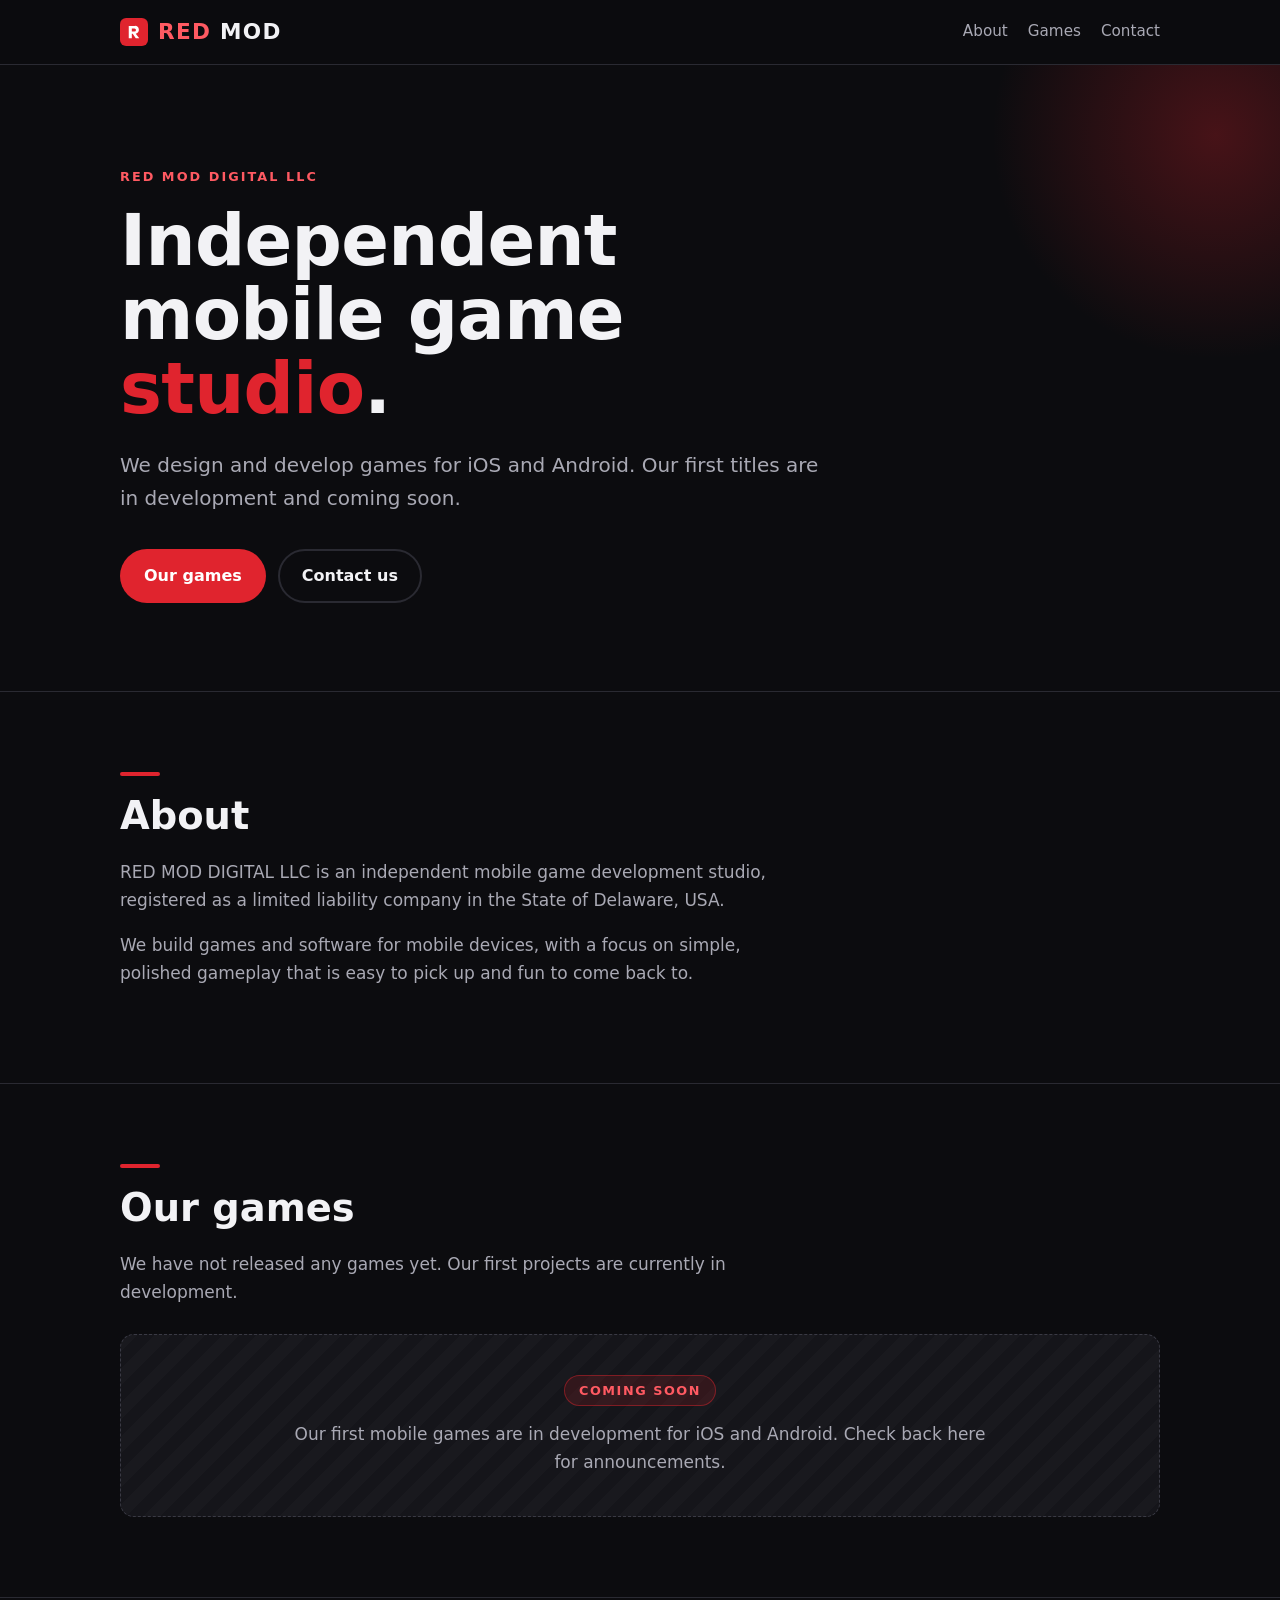
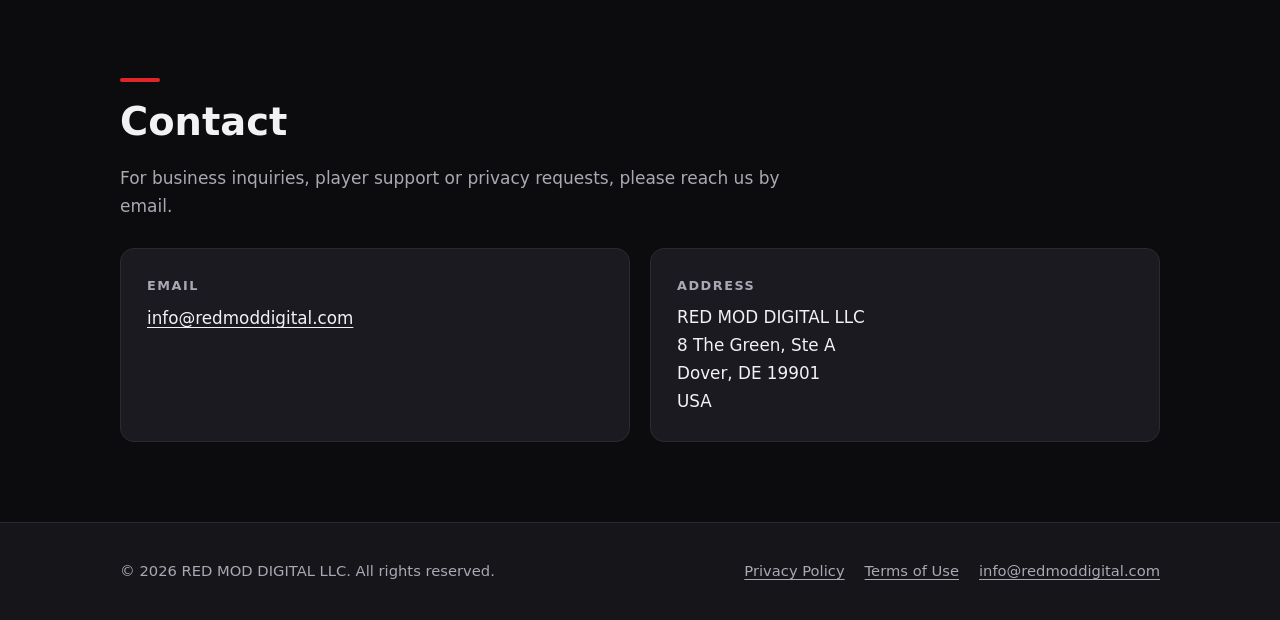
==== index.html @ 8cbbcde3 "Add files via upload" ====
<!DOCTYPE html>
<html lang="en">
<head>
  <meta charset="utf-8">
  <meta name="viewport" content="width=device-width, initial-scale=1">
  <title>RED MOD DIGITAL LLC | Independent Mobile Game Studio</title>
  <meta name="description" content="RED MOD DIGITAL LLC is an independent mobile game studio based in Dover, Delaware, USA. Our first mobile games are in development.">
  <link rel="canonical" href="https://redmoddigital.com/">
  <meta name="theme-color" content="#0c0c0f">
  <meta name="color-scheme" content="dark">

  <link rel="icon" type="image/svg+xml" href="data:image/svg+xml,%3Csvg xmlns='http://www.w3.org/2000/svg' viewBox='0 0 64 64'%3E%3Crect width='64' height='64' rx='14' fill='%23E0242E'/%3E%3Cpath fill='%23fff' fill-rule='evenodd' d='M20 46V18h14a9 9 0 0 1 2 17.8L44 46h-8l-7-10h-2v10zM27 24v7h6a3.5 3.5 0 0 0 0-7z'/%3E%3C/svg%3E">

  <meta property="og:type" content="website">
  <meta property="og:site_name" content="RED MOD DIGITAL LLC">
  <meta property="og:title" content="RED MOD DIGITAL LLC | Independent Mobile Game Studio">
  <meta property="og:description" content="Independent mobile game studio based in Dover, Delaware, USA. Our first games are in development.">
  <meta property="og:url" content="https://redmoddigital.com/">
  <meta property="og:locale" content="en_US">
  <meta name="twitter:card" content="summary">
  <meta name="twitter:title" content="RED MOD DIGITAL LLC">
  <meta name="twitter:description" content="Independent mobile game studio. Our first games are in development.">

  <link rel="stylesheet" href="style.css">

  <script type="application/ld+json">
  {
    "@context": "https://schema.org",
    "@type": "Organization",
    "name": "RED MOD DIGITAL LLC",
    "legalName": "RED MOD DIGITAL LLC",
    "url": "https://redmoddigital.com/",
    "email": "info@redmoddigital.com",
    "address": {
      "@type": "PostalAddress",
      "streetAddress": "8 The Green, Ste A",
      "addressLocality": "Dover",
      "addressRegion": "DE",
      "postalCode": "19901",
      "addressCountry": "US"
    }
  }
  </script>
</head>
<body>
  <a class="skip-link" href="#main">Skip to content</a>

  <header class="site-header">
    <div class="container">
      <a class="wordmark" href="index.html" aria-label="RED MOD, home">
        <svg class="mark" viewBox="0 0 64 64" aria-hidden="true" focusable="false">
          <rect width="64" height="64" rx="14" fill="#E0242E"/>
          <path fill="#fff" fill-rule="evenodd" d="M20 46V18h14a9 9 0 0 1 2 17.8L44 46h-8l-7-10h-2v10zM27 24v7h6a3.5 3.5 0 0 0 0-7z"/>
        </svg>
        <span><span class="red">RED</span> MOD</span>
      </a>
      <nav class="site-nav" aria-label="Main">
        <ul>
          <li><a href="#about">About</a></li>
          <li><a href="#games">Games</a></li>
          <li><a href="#contact">Contact</a></li>
        </ul>
      </nav>
    </div>
  </header>

  <main id="main">
    <section class="hero" aria-labelledby="hero-title">
      <div class="container">
        <p class="eyebrow">RED MOD DIGITAL LLC</p>
        <h1 id="hero-title">Independent mobile game <span class="accent">studio</span>.</h1>
        <p class="lead">We design and develop games for iOS and Android. Our first titles are in development and coming soon.</p>
        <div class="btn-row">
          <a class="btn btn-primary" href="#games">Our games</a>
          <a class="btn btn-ghost" href="mailto:info@redmoddigital.com">Contact us</a>
        </div>
      </div>
    </section>

    <section class="section" id="about" aria-labelledby="about-title">
      <div class="container">
        <h2 id="about-title">About</h2>
        <p>RED MOD DIGITAL LLC is an independent mobile game development studio, registered as a limited liability company in the State of Delaware, USA.</p>
        <p>We build games and software for mobile devices, with a focus on simple, polished gameplay that is easy to pick up and fun to come back to.</p>
      </div>
    </section>

    <section class="section" id="games" aria-labelledby="games-title">
      <div class="container">
        <h2 id="games-title">Our games</h2>
        <p>We have not released any games yet. Our first projects are currently in development.</p>
        <div class="coming-soon">
          <span class="badge">Coming soon</span>
          <p>Our first mobile games are in development for iOS and Android. Check back here for announcements.</p>
        </div>
      </div>
    </section>

    <section class="section" id="contact" aria-labelledby="contact-title">
      <div class="container">
        <h2 id="contact-title">Contact</h2>
        <p>For business inquiries, player support or privacy requests, please reach us by email.</p>
        <div class="grid-2">
          <div class="card">
            <span class="contact-label">Email</span>
            <a class="contact-value" href="mailto:info@redmoddigital.com">info@redmoddigital.com</a>
          </div>
          <div class="card">
            <span class="contact-label">Address</span>
            <address class="contact-value">
              RED MOD DIGITAL LLC<br>
              8 The Green, Ste A<br>
              Dover, DE 19901<br>
              USA
            </address>
          </div>
        </div>
      </div>
    </section>
  </main>

  <footer class="site-footer">
    <div class="container">
      <p>&copy; 2026 RED MOD DIGITAL LLC. All rights reserved.</p>
      <nav aria-label="Legal">
        <ul>
          <li><a href="privacy.html">Privacy Policy</a></li>
          <li><a href="terms.html">Terms of Use</a></li>
          <li><a href="mailto:info@redmoddigital.com">info@redmoddigital.com</a></li>
        </ul>
      </nav>
    </div>
  </footer>
</body>
</html>
---- style.css ----
/* RED MOD DIGITAL LLC — shared stylesheet (no build step, no frameworks) */

:root {
  --bg: #0c0c0f;
  --bg-raised: #15151a;
  --bg-card: #1a1a20;
  --line: #2a2a32;
  --text: #f2f2f5;
  --text-muted: #a9a9b4;
  --accent: #e0242e;        /* brand red: fills, borders, large marks */
  --accent-text: #ff5a62;   /* lighter red for small text on dark (AA contrast) */
  --accent-hover: #f03a43;
  --radius: 14px;
  --max: 1080px;
  --font: system-ui, -apple-system, "Segoe UI", Roboto, "Helvetica Neue", Arial, sans-serif;
  --font-display: "Segoe UI Black", "Arial Black", system-ui, -apple-system, "Helvetica Neue", Arial, sans-serif;
}

*,
*::before,
*::after { box-sizing: border-box; }

html { -webkit-text-size-adjust: 100%; scroll-behavior: smooth; }

@media (prefers-reduced-motion: reduce) {
  html { scroll-behavior: auto; }
  *, *::before, *::after { transition: none !important; animation: none !important; }
}

body {
  margin: 0;
  background: var(--bg);
  color: var(--text);
  font-family: var(--font);
  font-size: 1.0625rem;
  line-height: 1.65;
  overflow-x: hidden;
  -webkit-font-smoothing: antialiased;
}

img, svg { max-width: 100%; height: auto; display: block; }

a { color: var(--accent-text); text-underline-offset: 3px; }
a:hover { color: #ff7a80; }

:focus-visible {
  outline: 3px solid var(--accent-text);
  outline-offset: 3px;
  border-radius: 4px;
}

.container {
  width: 100%;
  max-width: var(--max);
  margin: 0 auto;
  padding: 0 20px;
}

/* Skip link */
.skip-link {
  position: absolute;
  left: 12px;
  top: -60px;
  background: var(--accent);
  color: #fff;
  padding: 10px 16px;
  border-radius: 8px;
  z-index: 100;
  text-decoration: none;
  font-weight: 600;
}
.skip-link:focus { top: 12px; color: #fff; }

/* Header */
.site-header {
  position: sticky;
  top: 0;
  z-index: 50;
  background: rgba(12, 12, 15, 0.88);
  -webkit-backdrop-filter: blur(10px);
  backdrop-filter: blur(10px);
  border-bottom: 1px solid var(--line);
}
.site-header .container {
  display: flex;
  align-items: center;
  justify-content: space-between;
  gap: 16px;
  min-height: 64px;
  flex-wrap: wrap;
}

.wordmark {
  display: inline-flex;
  align-items: center;
  gap: 10px;
  color: var(--text);
  text-decoration: none;
  font-family: var(--font-display);
  font-weight: 900;
  font-size: 1.35rem;
  letter-spacing: 0.06em;
  line-height: 1;
  white-space: nowrap;
}
.wordmark:hover { color: var(--text); }
.wordmark .mark {
  width: 28px;
  height: 28px;
  flex: none;
}
.wordmark .red { color: var(--accent-text); }

.site-nav ul {
  list-style: none;
  margin: 0;
  padding: 0;
  display: flex;
  flex-wrap: wrap;
  gap: 4px 20px;
}
.site-nav a {
  color: var(--text-muted);
  text-decoration: none;
  font-size: 0.95rem;
  font-weight: 500;
  padding: 6px 0;
  display: inline-block;
}
.site-nav a:hover,
.site-nav a[aria-current="page"] { color: var(--text); }

/* Hero */
.hero {
  position: relative;
  padding: 96px 0 88px;
  overflow: hidden;
  border-bottom: 1px solid var(--line);
}
.hero::before {
  content: "";
  position: absolute;
  inset: -40% -20% auto auto;
  width: 640px;
  height: 640px;
  max-width: 120vw;
  background: radial-gradient(closest-side, rgba(224, 36, 46, 0.28), rgba(224, 36, 46, 0) 70%);
  pointer-events: none;
}
.hero .container { position: relative; }

.eyebrow {
  display: inline-block;
  font-size: 0.8rem;
  font-weight: 700;
  letter-spacing: 0.16em;
  text-transform: uppercase;
  color: var(--accent-text);
  margin: 0 0 18px;
}

.hero h1 {
  font-family: var(--font-display);
  font-weight: 900;
  font-size: clamp(2.2rem, 7vw, 4.4rem);
  line-height: 1.05;
  letter-spacing: -0.01em;
  margin: 0 0 22px;
  max-width: 16ch;
}
.hero h1 .accent { color: var(--accent); }

.hero p.lead {
  font-size: clamp(1.05rem, 2.4vw, 1.25rem);
  color: var(--text-muted);
  max-width: 56ch;
  margin: 0 0 34px;
}

.btn-row { display: flex; flex-wrap: wrap; gap: 12px; }

.btn {
  display: inline-flex;
  align-items: center;
  justify-content: center;
  min-height: 48px;
  padding: 12px 22px;
  border-radius: 999px;
  font-weight: 700;
  font-size: 1rem;
  text-decoration: none;
  border: 2px solid transparent;
  transition: background-color 0.15s ease, border-color 0.15s ease, color 0.15s ease;
}
.btn-primary { background: var(--accent); color: #fff; }
.btn-primary:hover { background: var(--accent-hover); color: #fff; }
.btn-ghost { border-color: var(--line); color: var(--text); }
.btn-ghost:hover { border-color: var(--text-muted); color: var(--text); }

/* Sections */
.section { padding: 80px 0; border-bottom: 1px solid var(--line); }
.section:last-of-type { border-bottom: 0; }

.section h2 {
  font-family: var(--font-display);
  font-weight: 900;
  font-size: clamp(1.6rem, 4.5vw, 2.4rem);
  line-height: 1.15;
  margin: 0 0 20px;
}
.section h2::before {
  content: "";
  display: block;
  width: 40px;
  height: 4px;
  background: var(--accent);
  border-radius: 2px;
  margin-bottom: 18px;
}
.section p { color: var(--text-muted); max-width: 64ch; margin: 0 0 16px; }

.grid-2 {
  display: grid;
  grid-template-columns: 1fr;
  gap: 20px;
  margin-top: 28px;
}
@media (min-width: 760px) {
  .grid-2 { grid-template-columns: 1fr 1fr; }
}

.card {
  background: var(--bg-card);
  border: 1px solid var(--line);
  border-radius: var(--radius);
  padding: 26px;
  min-width: 0;
}
.card h3 { margin: 0 0 8px; font-size: 1.1rem; color: var(--text); }
.card p { margin: 0; }

.coming-soon {
  position: relative;
  margin-top: 28px;
  border: 1px dashed #3a3a44;
  border-radius: var(--radius);
  padding: 40px 26px;
  text-align: center;
  background:
    repeating-linear-gradient(135deg, rgba(255,255,255,0.015) 0 12px, transparent 12px 24px),
    var(--bg-raised);
}
.coming-soon .badge {
  display: inline-block;
  background: rgba(224, 36, 46, 0.14);
  color: var(--accent-text);
  border: 1px solid rgba(224, 36, 46, 0.45);
  border-radius: 999px;
  padding: 4px 14px;
  font-size: 0.8rem;
  font-weight: 700;
  letter-spacing: 0.12em;
  text-transform: uppercase;
  margin-bottom: 14px;
}
.coming-soon p { margin: 0 auto; }

.contact-list { list-style: none; padding: 0; margin: 0; }
.contact-list li { margin: 0 0 6px; }
.contact-label {
  display: block;
  font-size: 0.8rem;
  font-weight: 700;
  letter-spacing: 0.12em;
  text-transform: uppercase;
  color: var(--text-muted);
  margin-bottom: 8px;
}
.contact-value { color: var(--text); font-size: 1.05rem; overflow-wrap: anywhere; }
address { font-style: normal; color: var(--text); }

/* Legal pages */
.legal { padding: 64px 0 80px; }
.legal .container { max-width: 800px; }
.legal h1 {
  font-family: var(--font-display);
  font-weight: 900;
  font-size: clamp(1.9rem, 6vw, 2.8rem);
  line-height: 1.1;
  margin: 0 0 10px;
}
.legal .meta { color: var(--text-muted); margin: 0 0 36px; font-size: 0.95rem; }
.legal h2 {
  font-size: 1.3rem;
  margin: 40px 0 12px;
  padding-top: 8px;
  border-top: 1px solid var(--line);
  padding-top: 28px;
}
.legal h3 { font-size: 1.05rem; margin: 24px 0 8px; }
.legal p,
.legal li { color: #d2d2da; overflow-wrap: anywhere; }
.legal ul { padding-left: 1.25rem; }
.legal li { margin-bottom: 6px; }
.legal strong { color: var(--text); }

.toc {
  background: var(--bg-raised);
  border: 1px solid var(--line);
  border-radius: var(--radius);
  padding: 20px 24px;
  margin: 0 0 12px;
}
.toc p { margin: 0 0 8px; font-weight: 700; color: var(--text); }
.toc ol { margin: 0; padding-left: 1.25rem; }
.toc li { margin: 2px 0; }

/* 404 */
.notfound {
  min-height: calc(100vh - 64px - 160px);
  display: flex;
  align-items: center;
  padding: 80px 0;
}
.notfound .code {
  font-family: var(--font-display);
  font-weight: 900;
  font-size: clamp(4.5rem, 22vw, 9rem);
  line-height: 1;
  color: var(--accent);
  margin: 0 0 8px;
}
.notfound h1 { margin: 0 0 12px; font-size: clamp(1.5rem, 5vw, 2.2rem); }
.notfound p { color: var(--text-muted); margin: 0 0 28px; }

/* Footer */
.site-footer {
  border-top: 1px solid var(--line);
  background: var(--bg-raised);
  padding: 36px 0;
  font-size: 0.92rem;
  color: var(--text-muted);
}
.site-footer .container {
  display: flex;
  flex-wrap: wrap;
  align-items: center;
  justify-content: space-between;
  gap: 16px;
}
.site-footer p { margin: 0; }
.site-footer ul {
  list-style: none;
  margin: 0;
  padding: 0;
  display: flex;
  flex-wrap: wrap;
  gap: 8px 20px;
}
.site-footer a { color: var(--text-muted); }
.site-footer a:hover { color: var(--text); }

/* Small phones (360px) */
@media (max-width: 420px) {
  .container { padding: 0 16px; }
  .hero { padding: 64px 0 60px; }
  .section { padding: 60px 0; }
  .card { padding: 20px; }
  .coming-soon { padding: 30px 18px; }
  .site-nav ul { gap: 4px 14px; }
  .btn { width: 100%; }
}
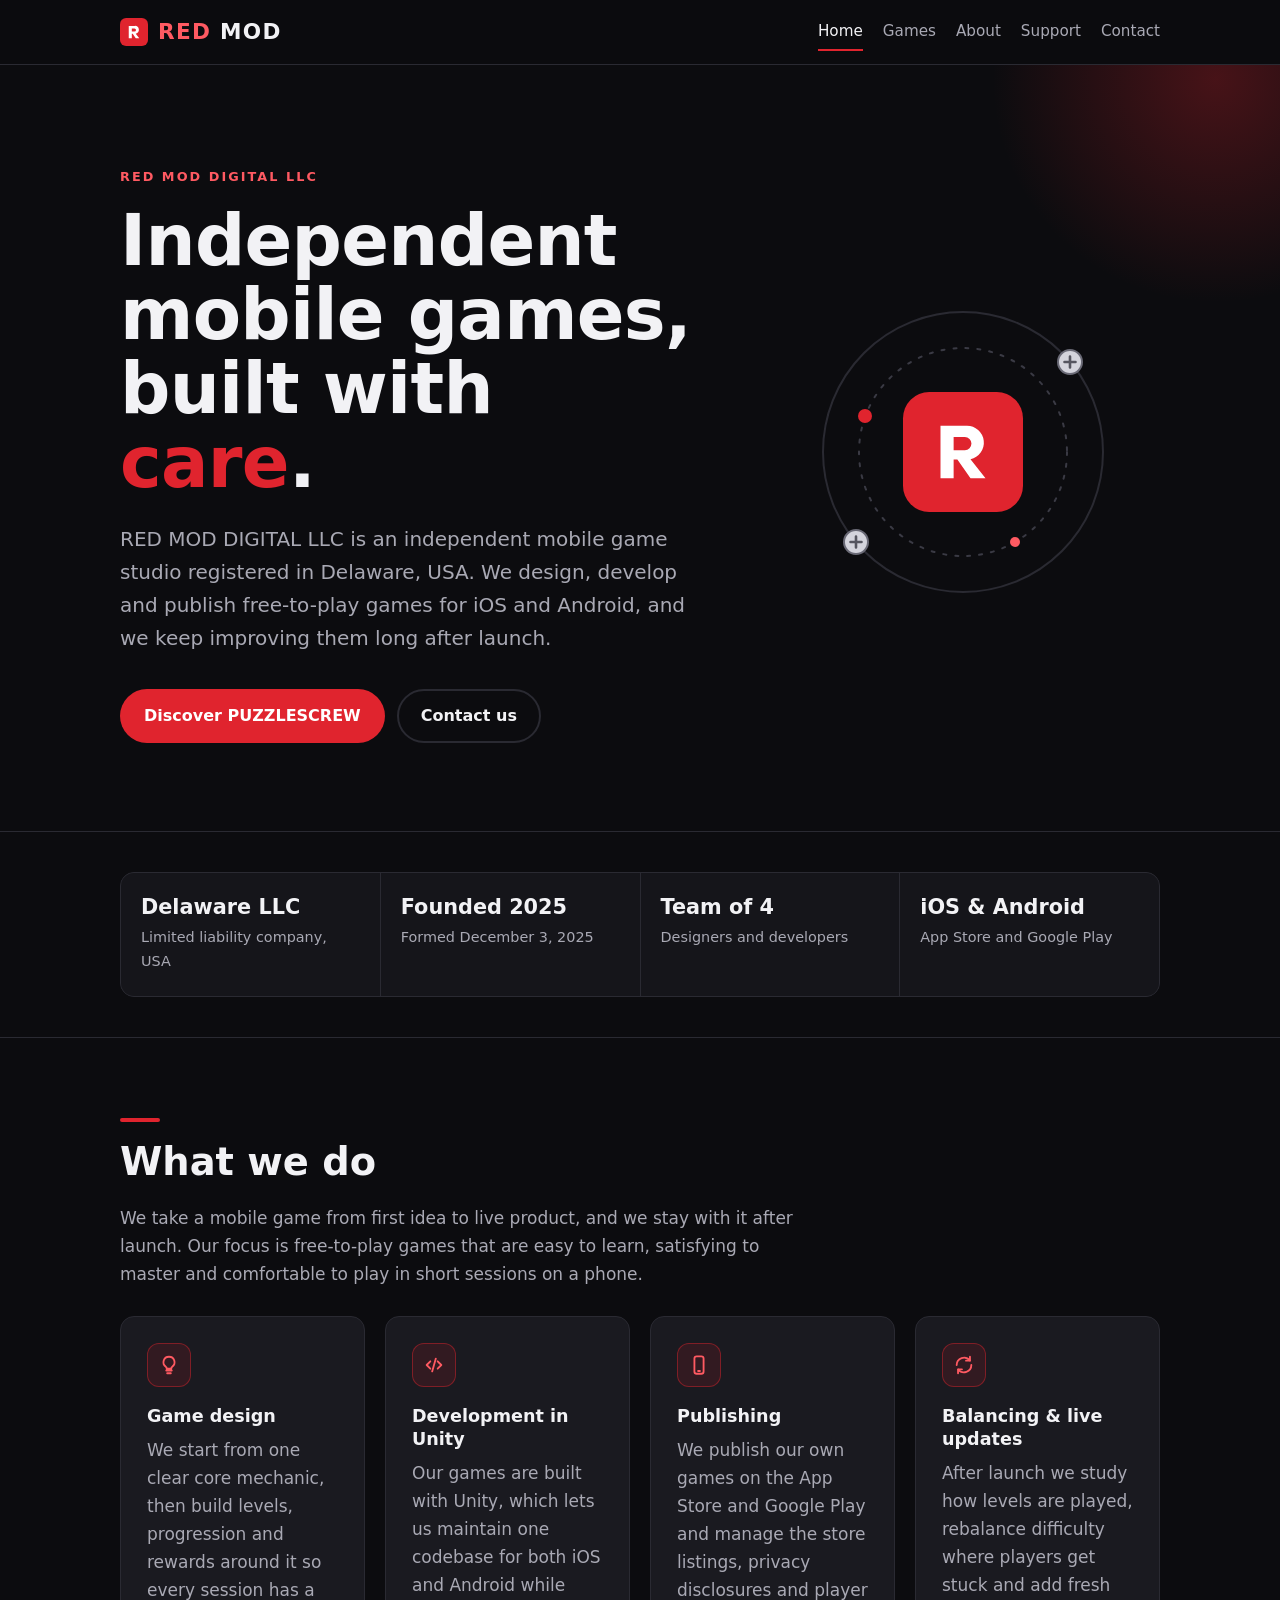
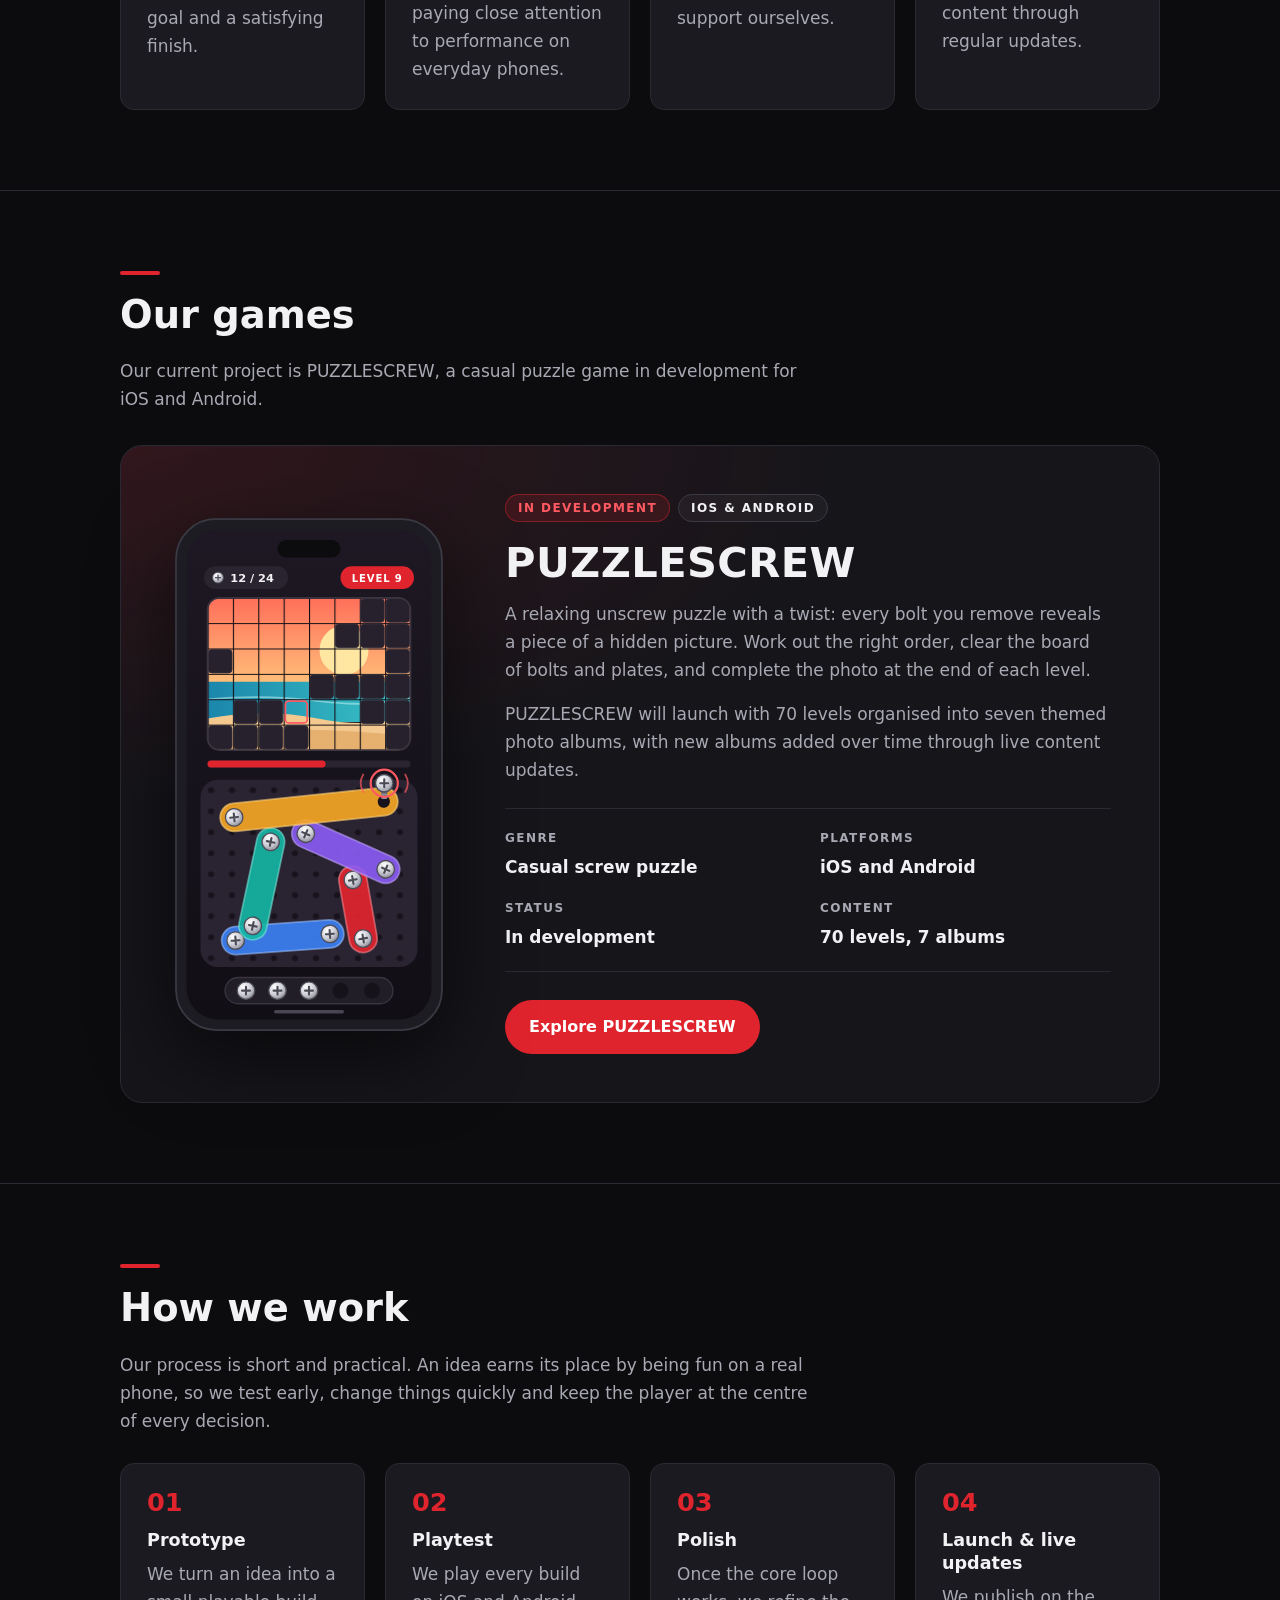
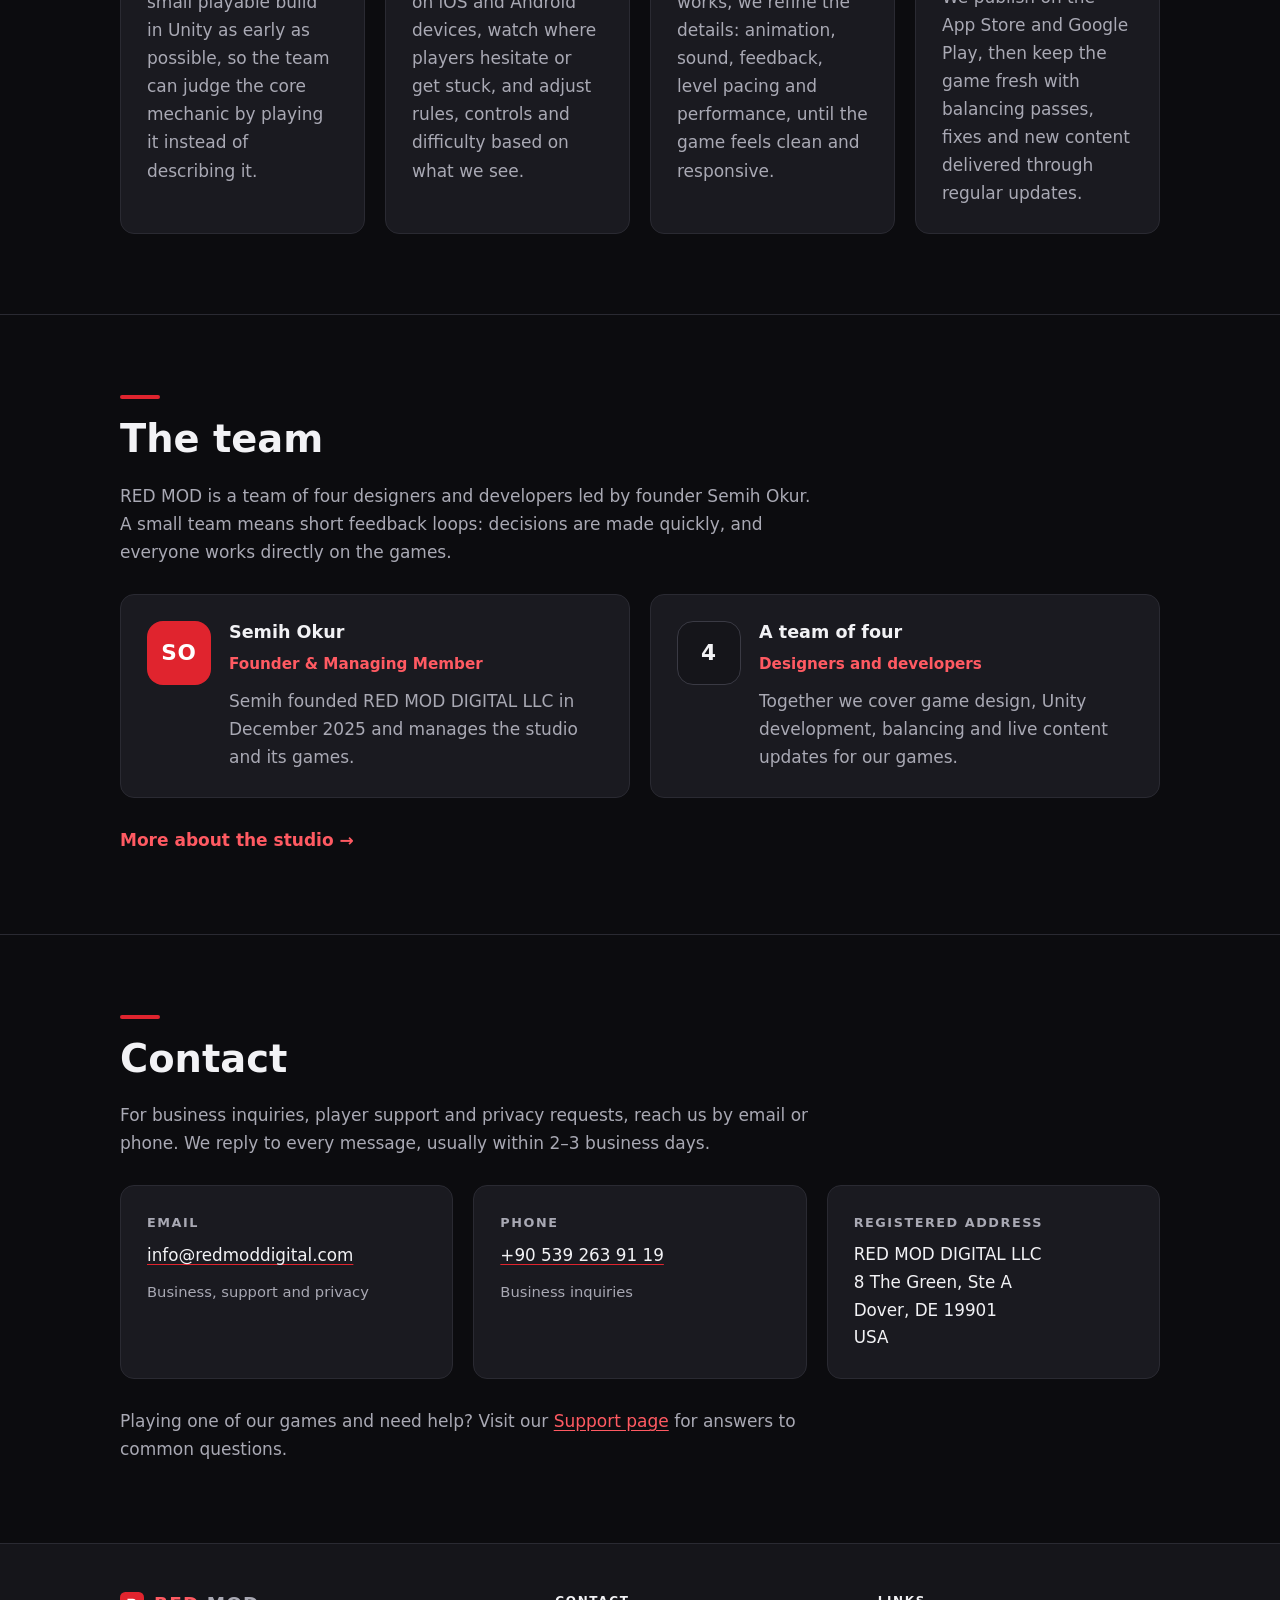
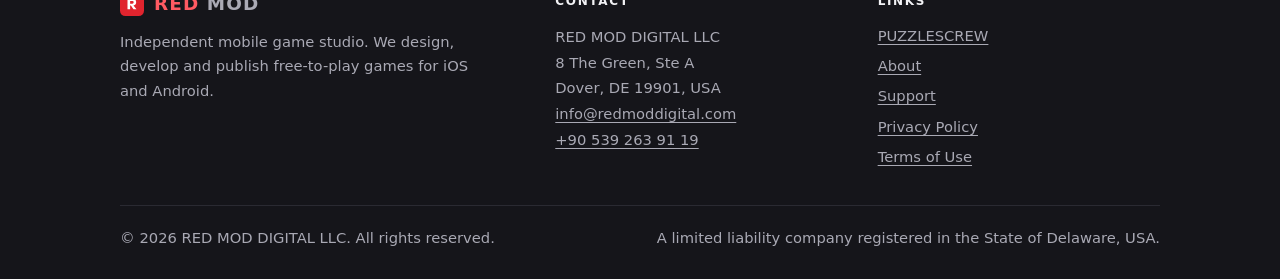
==== commit 647acd55: "Expand studio website: about, game, support pages" ====
--- a/index.html
+++ b/index.html
@@ -4,7 +4,7 @@
   <meta charset="utf-8">
   <meta name="viewport" content="width=device-width, initial-scale=1">
   <title>RED MOD DIGITAL LLC | Independent Mobile Game Studio</title>
-  <meta name="description" content="RED MOD DIGITAL LLC is an independent mobile game studio based in Dover, Delaware, USA. Our first mobile games are in development.">
+  <meta name="description" content="RED MOD DIGITAL LLC is an independent mobile game studio in Delaware, USA. We design, develop and publish free-to-play games for iOS and Android, including PUZZLESCREW.">
   <link rel="canonical" href="https://redmoddigital.com/">
   <meta name="theme-color" content="#0c0c0f">
   <meta name="color-scheme" content="dark">
@@ -14,12 +14,12 @@
   <meta property="og:type" content="website">
   <meta property="og:site_name" content="RED MOD DIGITAL LLC">
   <meta property="og:title" content="RED MOD DIGITAL LLC | Independent Mobile Game Studio">
-  <meta property="og:description" content="Independent mobile game studio based in Dover, Delaware, USA. Our first games are in development.">
+  <meta property="og:description" content="Independent mobile game studio in Delaware, USA, making free-to-play games for iOS and Android. Now developing PUZZLESCREW.">
   <meta property="og:url" content="https://redmoddigital.com/">
   <meta property="og:locale" content="en_US">
   <meta name="twitter:card" content="summary">
-  <meta name="twitter:title" content="RED MOD DIGITAL LLC">
-  <meta name="twitter:description" content="Independent mobile game studio. Our first games are in development.">
+  <meta name="twitter:title" content="RED MOD DIGITAL LLC | Independent Mobile Game Studio">
+  <meta name="twitter:description" content="Independent mobile game studio making free-to-play games for iOS and Android. Now developing PUZZLESCREW.">
 
   <link rel="stylesheet" href="style.css">
 
@@ -29,8 +29,25 @@
     "@type": "Organization",
     "name": "RED MOD DIGITAL LLC",
     "legalName": "RED MOD DIGITAL LLC",
+    "alternateName": "RED MOD",
     "url": "https://redmoddigital.com/",
+    "description": "Independent mobile game studio that designs, develops and publishes free-to-play games for iOS and Android.",
     "email": "info@redmoddigital.com",
+    "telephone": "+90 539 263 91 19",
+    "foundingDate": "2025-12-03",
+    "foundingLocation": {
+      "@type": "Place",
+      "name": "Delaware, USA"
+    },
+    "founder": {
+      "@type": "Person",
+      "name": "Semih Okur",
+      "jobTitle": "Founder & Managing Member"
+    },
+    "numberOfEmployees": {
+      "@type": "QuantitativeValue",
+      "value": 4
+    },
     "address": {
       "@type": "PostalAddress",
       "streetAddress": "8 The Green, Ste A",
@@ -38,6 +55,14 @@
       "addressRegion": "DE",
       "postalCode": "19901",
       "addressCountry": "US"
+    },
+    "contactPoint": {
+      "@type": "ContactPoint",
+      "contactType": "customer support",
+      "email": "info@redmoddigital.com",
+      "telephone": "+90 539 263 91 19",
+      "url": "https://redmoddigital.com/support.html",
+      "availableLanguage": "English"
     }
   }
   </script>
@@ -56,8 +81,10 @@
       </a>
       <nav class="site-nav" aria-label="Main">
         <ul>
-          <li><a href="#about">About</a></li>
+          <li><a href="index.html" aria-current="page">Home</a></li>
           <li><a href="#games">Games</a></li>
+          <li><a href="about.html">About</a></li>
+          <li><a href="support.html">Support</a></li>
           <li><a href="#contact">Contact</a></li>
         </ul>
       </nav>
@@ -66,47 +93,300 @@
 
   <main id="main">
     <section class="hero" aria-labelledby="hero-title">
-      <div class="container">
-        <p class="eyebrow">RED MOD DIGITAL LLC</p>
-        <h1 id="hero-title">Independent mobile game <span class="accent">studio</span>.</h1>
-        <p class="lead">We design and develop games for iOS and Android. Our first titles are in development and coming soon.</p>
-        <div class="btn-row">
-          <a class="btn btn-primary" href="#games">Our games</a>
-          <a class="btn btn-ghost" href="mailto:info@redmoddigital.com">Contact us</a>
-        </div>
-      </div>
-    </section>
-
-    <section class="section" id="about" aria-labelledby="about-title">
-      <div class="container">
-        <h2 id="about-title">About</h2>
-        <p>RED MOD DIGITAL LLC is an independent mobile game development studio, registered as a limited liability company in the State of Delaware, USA.</p>
-        <p>We build games and software for mobile devices, with a focus on simple, polished gameplay that is easy to pick up and fun to come back to.</p>
+      <div class="container hero-split">
+        <div>
+          <p class="eyebrow">RED MOD DIGITAL LLC</p>
+          <h1 id="hero-title">Independent mobile games, built with <span class="accent">care</span>.</h1>
+          <p class="lead">RED MOD DIGITAL LLC is an independent mobile game studio registered in Delaware, USA. We design, develop and publish free-to-play games for iOS and Android, and we keep improving them long after launch.</p>
+          <div class="btn-row">
+            <a class="btn btn-primary" href="puzzlescrew.html">Discover PUZZLESCREW</a>
+            <a class="btn btn-ghost" href="#contact">Contact us</a>
+          </div>
+        </div>
+        <div class="hero-mark" aria-hidden="true">
+          <svg viewBox="0 0 300 300" focusable="false">
+            <defs>
+              <g id="hm-bolt">
+                <circle r="12" fill="#d4d4dc" stroke="#6a6a76" stroke-width="2"/>
+                <path d="M-5.5 0H5.5M0-5.5V5.5" stroke="#55555f" stroke-width="2.6" stroke-linecap="round"/>
+              </g>
+            </defs>
+            <circle cx="150" cy="150" r="140" fill="none" stroke="#2a2a32" stroke-width="2"/>
+            <circle cx="150" cy="150" r="104" fill="none" stroke="#3a3a44" stroke-width="2" stroke-dasharray="3 9" stroke-linecap="round"/>
+            <g transform="translate(90 90) scale(1.875)">
+              <rect width="64" height="64" rx="14" fill="#E0242E"/>
+              <path fill="#fff" fill-rule="evenodd" d="M20 46V18h14a9 9 0 0 1 2 17.8L44 46h-8l-7-10h-2v10zM27 24v7h6a3.5 3.5 0 0 0 0-7z"/>
+            </g>
+            <use href="#hm-bolt" x="257" y="60"/>
+            <use href="#hm-bolt" x="43" y="240"/>
+            <circle cx="52" cy="114" r="7" fill="#e0242e"/>
+            <circle cx="202" cy="240" r="5" fill="#ff5a62"/>
+          </svg>
+        </div>
+      </div>
+    </section>
+
+    <section class="strip" aria-label="Company facts">
+      <div class="container">
+        <ul class="facts">
+          <li><strong>Delaware LLC</strong><span>Limited liability company, USA</span></li>
+          <li><strong>Founded 2025</strong><span>Formed December 3, 2025</span></li>
+          <li><strong>Team of 4</strong><span>Designers and developers</span></li>
+          <li><strong>iOS &amp; Android</strong><span>App Store and Google Play</span></li>
+        </ul>
+      </div>
+    </section>
+
+    <section class="section" id="what-we-do" aria-labelledby="what-title">
+      <div class="container">
+        <h2 id="what-title">What we do</h2>
+        <p>We take a mobile game from first idea to live product, and we stay with it after launch. Our focus is free-to-play games that are easy to learn, satisfying to master and comfortable to play in short sessions on a phone.</p>
+        <div class="grid-4">
+          <article class="card">
+            <div class="icon" aria-hidden="true">
+              <svg viewBox="0 0 24 24" fill="none" stroke="currentColor" stroke-width="2" stroke-linecap="round" stroke-linejoin="round" focusable="false"><path d="M9 18h6M10 21h4M12 3a6 6 0 0 0-3.5 10.9c.6.4 1 1.1 1 1.8V16h5v-.3c0-.7.4-1.4 1-1.8A6 6 0 0 0 12 3z"/></svg>
+            </div>
+            <h3>Game design</h3>
+            <p>We start from one clear core mechanic, then build levels, progression and rewards around it so every session has a goal and a satisfying finish.</p>
+          </article>
+          <article class="card">
+            <div class="icon" aria-hidden="true">
+              <svg viewBox="0 0 24 24" fill="none" stroke="currentColor" stroke-width="2" stroke-linecap="round" stroke-linejoin="round" focusable="false"><path d="M8 8l-4 4 4 4M16 8l4 4-4 4M14 5l-4 14"/></svg>
+            </div>
+            <h3>Development in Unity</h3>
+            <p>Our games are built with Unity, which lets us maintain one codebase for both iOS and Android while paying close attention to performance on everyday phones.</p>
+          </article>
+          <article class="card">
+            <div class="icon" aria-hidden="true">
+              <svg viewBox="0 0 24 24" fill="none" stroke="currentColor" stroke-width="2" stroke-linecap="round" stroke-linejoin="round" focusable="false"><rect x="7" y="2.5" width="10" height="19" rx="2.5"/><path d="M11 18.5h2"/></svg>
+            </div>
+            <h3>Publishing</h3>
+            <p>We publish our own games on the App Store and Google Play and manage the store listings, privacy disclosures and player support ourselves.</p>
+          </article>
+          <article class="card">
+            <div class="icon" aria-hidden="true">
+              <svg viewBox="0 0 24 24" fill="none" stroke="currentColor" stroke-width="2" stroke-linecap="round" stroke-linejoin="round" focusable="false"><path d="M20 12a8 8 0 0 1-14.3 4.9M4 12A8 8 0 0 1 18.3 7.1"/><path d="M18.5 3v4.3h-4.3M5.5 21v-4.3h4.3"/></svg>
+            </div>
+            <h3>Balancing &amp; live updates</h3>
+            <p>After launch we study how levels are played, rebalance difficulty where players get stuck and add fresh content through regular updates.</p>
+          </article>
+        </div>
       </div>
     </section>
 
     <section class="section" id="games" aria-labelledby="games-title">
       <div class="container">
         <h2 id="games-title">Our games</h2>
-        <p>We have not released any games yet. Our first projects are currently in development.</p>
-        <div class="coming-soon">
-          <span class="badge">Coming soon</span>
-          <p>Our first mobile games are in development for iOS and Android. Check back here for announcements.</p>
-        </div>
+        <p>Our current project is PUZZLESCREW, a casual puzzle game in development for iOS and Android.</p>
+
+        <article class="feature" aria-labelledby="ps-card-title">
+          <div class="game-art">
+            <svg viewBox="0 0 320 600" role="img" aria-labelledby="ps-art-title" focusable="false">
+              <title id="ps-art-title">PUZZLESCREW illustration: a phone showing a board of coloured plates held by bolts, below a picture that is partly revealed tile by tile</title>
+              <defs>
+                <linearGradient id="ps-screen" x1="0" y1="0" x2="0" y2="1">
+                  <stop offset="0" stop-color="#1d1823"/>
+                  <stop offset="1" stop-color="#110e15"/>
+                </linearGradient>
+                <linearGradient id="ps-sky" x1="0" y1="0" x2="0" y2="1">
+                  <stop offset="0" stop-color="#ff6f5a"/>
+                  <stop offset="1" stop-color="#ffc07a"/>
+                </linearGradient>
+                <linearGradient id="ps-sea" x1="0" y1="0" x2="1" y2="0">
+                  <stop offset="0" stop-color="#1b86ab"/>
+                  <stop offset="1" stop-color="#3cc6c8"/>
+                </linearGradient>
+                <radialGradient id="ps-steel" cx="0.35" cy="0.3" r="0.85">
+                  <stop offset="0" stop-color="#ffffff"/>
+                  <stop offset="0.5" stop-color="#cfcfd8"/>
+                  <stop offset="1" stop-color="#7a7a88"/>
+                </radialGradient>
+                <pattern id="ps-holes" x="36" y="306" width="24" height="24" patternUnits="userSpaceOnUse">
+                  <circle cx="12" cy="12" r="3.5" fill="#17121c"/>
+                </pattern>
+                <pattern id="ps-grid" x="44" y="98" width="29" height="29" patternUnits="userSpaceOnUse">
+                  <path d="M0 0H29M0 0V29" fill="none" stroke="#110e15" stroke-width="2.5"/>
+                </pattern>
+                <clipPath id="ps-pic">
+                  <rect x="44" y="98" width="232" height="174" rx="14"/>
+                </clipPath>
+                <g id="ps-bolt">
+                  <circle r="10" fill="url(#ps-steel)" stroke="#4d4d58" stroke-width="1.5"/>
+                  <path d="M-4.5 0H4.5M0-4.5V4.5" stroke="#4a4a55" stroke-width="2.4" stroke-linecap="round"/>
+                </g>
+              </defs>
+              <rect x="8" y="8" width="304" height="584" rx="46" fill="#1c1c22" stroke="#3a3a44" stroke-width="2"/>
+              <rect x="20" y="20" width="280" height="560" rx="36" fill="url(#ps-screen)"/>
+              <rect x="124" y="32" width="72" height="20" rx="10" fill="#0c0c0f"/>
+              <rect x="40" y="62" width="96" height="26" rx="13" fill="#2a2430"/>
+              <use href="#ps-bolt" transform="translate(56 75) scale(0.62)"/>
+              <text x="70" y="80" fill="#f2f2f5" font-family="system-ui, -apple-system, 'Segoe UI', Roboto, Arial, sans-serif" font-size="13" font-weight="700">12 / 24</text>
+              <rect x="196" y="62" width="84" height="26" rx="13" fill="#e0242e"/>
+              <text x="238" y="79.5" fill="#ffffff" font-family="system-ui, -apple-system, 'Segoe UI', Roboto, Arial, sans-serif" font-size="11.5" font-weight="800" letter-spacing="1" text-anchor="middle">LEVEL 9</text>
+              <g clip-path="url(#ps-pic)">
+                <rect x="44" y="98" width="232" height="100" fill="url(#ps-sky)"/>
+                <circle cx="200" cy="158" r="28" fill="#ffe6a1"/>
+                <rect x="44" y="194" width="232" height="46" fill="url(#ps-sea)"/>
+                <path d="M44 214Q110 208 170 216T276 212" fill="none" stroke="#bff0ee" stroke-opacity="0.55" stroke-width="2"/>
+                <path d="M44 236Q110 224 170 236T276 232V272H44Z" fill="#f3c98f"/>
+                <path d="M44 254Q140 242 276 256V272H44Z" fill="#e6b06f"/>
+                <rect x="44" y="98" width="232" height="174" fill="url(#ps-grid)"/>
+                <g fill="#26212c" stroke="#35303d" stroke-width="1">
+                  <rect x="219" y="99" width="27" height="27" rx="4"/>
+                  <rect x="248" y="99" width="27" height="27" rx="4"/>
+                  <rect x="190" y="128" width="27" height="27" rx="4"/>
+                  <rect x="219" y="128" width="27" height="27" rx="4"/>
+                  <rect x="248" y="128" width="27" height="27" rx="4"/>
+                  <rect x="45" y="157" width="27" height="27" rx="4"/>
+                  <rect x="248" y="157" width="27" height="27" rx="4"/>
+                  <rect x="161" y="186" width="27" height="27" rx="4"/>
+                  <rect x="190" y="186" width="27" height="27" rx="4"/>
+                  <rect x="219" y="186" width="27" height="27" rx="4"/>
+                  <rect x="248" y="186" width="27" height="27" rx="4"/>
+                  <rect x="74" y="215" width="27" height="27" rx="4"/>
+                  <rect x="103" y="215" width="27" height="27" rx="4"/>
+                  <rect x="219" y="215" width="27" height="27" rx="4"/>
+                  <rect x="248" y="215" width="27" height="27" rx="4"/>
+                  <rect x="45" y="244" width="27" height="27" rx="4"/>
+                  <rect x="74" y="244" width="27" height="27" rx="4"/>
+                  <rect x="103" y="244" width="27" height="27" rx="4"/>
+                  <rect x="132" y="244" width="27" height="27" rx="4"/>
+                  <rect x="248" y="244" width="27" height="27" rx="4"/>
+                </g>
+                <rect x="133" y="216" width="25" height="25" rx="4" fill="none" stroke="#ff5a62" stroke-width="2"/>
+              </g>
+              <rect x="44" y="98" width="232" height="174" rx="14" fill="none" stroke="#3a3440" stroke-width="2"/>
+              <rect x="44" y="284" width="232" height="8" rx="4" fill="#2a2430"/>
+              <rect x="44" y="284" width="135" height="8" rx="4" fill="#e0242e"/>
+              <rect x="36" y="306" width="248" height="214" rx="20" fill="#2a2332"/>
+              <rect x="36" y="306" width="248" height="214" rx="20" fill="url(#ps-holes)"/>
+              <g transform="rotate(-4 130 486)">
+                <rect x="60" y="470" width="140" height="32" rx="16" fill="#3b82f6" fill-opacity="0.9" stroke="#9cc2ff" stroke-opacity="0.55" stroke-width="2"/>
+                <use href="#ps-bolt" x="76" y="486"/>
+                <use href="#ps-bolt" x="184" y="486"/>
+              </g>
+              <g transform="rotate(-10 216 454)">
+                <rect x="200" y="404" width="32" height="100" rx="16" fill="#e0242e" fill-opacity="0.92" stroke="#ff8a90" stroke-opacity="0.55" stroke-width="2"/>
+                <use href="#ps-bolt" x="216" y="420"/>
+                <use href="#ps-bolt" x="216" y="488"/>
+              </g>
+              <g transform="rotate(24 202 388)">
+                <rect x="136" y="372" width="132" height="32" rx="16" fill="#8b5cf6" fill-opacity="0.9" stroke="#c4a8ff" stroke-opacity="0.55" stroke-width="2"/>
+                <use href="#ps-bolt" x="152" y="388"/>
+                <use href="#ps-bolt" x="252" y="388"/>
+              </g>
+              <g transform="rotate(12 106 425)">
+                <rect x="90" y="360" width="32" height="130" rx="16" fill="#14b8a6" fill-opacity="0.9" stroke="#7ee8dc" stroke-opacity="0.55" stroke-width="2"/>
+                <use href="#ps-bolt" x="106" y="376"/>
+                <use href="#ps-bolt" x="106" y="474"/>
+              </g>
+              <g transform="rotate(-6 160 340)">
+                <rect x="58" y="324" width="204" height="32" rx="16" fill="#f5a524" fill-opacity="0.92" stroke="#ffd27a" stroke-opacity="0.6" stroke-width="2"/>
+                <use href="#ps-bolt" x="74" y="340"/>
+                <circle cx="246" cy="340" r="7" fill="#17121c"/>
+              </g>
+              <rect x="242.5" y="312" width="7" height="16" rx="1.5" fill="#8d8d99"/>
+              <path d="M242.5 317h7M242.5 321h7M242.5 325h7" stroke="#5d5d68" stroke-width="1.2"/>
+              <circle cx="246" cy="310" r="15.5" fill="none" stroke="#ff5a62" stroke-width="2.5"/>
+              <use href="#ps-bolt" x="246" y="310"/>
+              <path d="M222 300q-6 10 0 20M270 300q6 10 0 20" fill="none" stroke="#ff5a62" stroke-width="2" stroke-linecap="round" stroke-opacity="0.7"/>
+              <rect x="64" y="532" width="192" height="30" rx="15" fill="#221e28" stroke="#3a3440" stroke-width="1.5"/>
+              <use href="#ps-bolt" x="88" y="547"/>
+              <use href="#ps-bolt" x="124" y="547"/>
+              <use href="#ps-bolt" x="160" y="547"/>
+              <circle cx="196" cy="547" r="9" fill="#15121a"/>
+              <circle cx="232" cy="547" r="9" fill="#15121a"/>
+              <rect x="120" y="569" width="80" height="4" rx="2" fill="#4a4552"/>
+            </svg>
+          </div>
+          <div>
+            <ul class="badge-row" aria-label="Game status">
+              <li class="badge">In development</li>
+              <li class="badge badge-neutral">iOS &amp; Android</li>
+            </ul>
+            <h3 id="ps-card-title">PUZZLESCREW</h3>
+            <p>A relaxing unscrew puzzle with a twist: every bolt you remove reveals a piece of a hidden picture. Work out the right order, clear the board of bolts and plates, and complete the photo at the end of each level.</p>
+            <p>PUZZLESCREW will launch with 70 levels organised into seven themed photo albums, with new albums added over time through live content updates.</p>
+            <dl class="keyfacts">
+              <div><dt>Genre</dt><dd>Casual screw puzzle</dd></div>
+              <div><dt>Platforms</dt><dd>iOS and Android</dd></div>
+              <div><dt>Status</dt><dd>In development</dd></div>
+              <div><dt>Content</dt><dd>70 levels, 7 albums</dd></div>
+            </dl>
+            <a class="btn btn-primary" href="puzzlescrew.html">Explore PUZZLESCREW</a>
+          </div>
+        </article>
+      </div>
+    </section>
+
+    <section class="section" id="how-we-work" aria-labelledby="how-title">
+      <div class="container">
+        <h2 id="how-title">How we work</h2>
+        <p>Our process is short and practical. An idea earns its place by being fun on a real phone, so we test early, change things quickly and keep the player at the centre of every decision.</p>
+        <ol class="steps">
+          <li>
+            <h3>Prototype</h3>
+            <p>We turn an idea into a small playable build in Unity as early as possible, so the team can judge the core mechanic by playing it instead of describing it.</p>
+          </li>
+          <li>
+            <h3>Playtest</h3>
+            <p>We play every build on iOS and Android devices, watch where players hesitate or get stuck, and adjust rules, controls and difficulty based on what we see.</p>
+          </li>
+          <li>
+            <h3>Polish</h3>
+            <p>Once the core loop works, we refine the details: animation, sound, feedback, level pacing and performance, until the game feels clean and responsive.</p>
+          </li>
+          <li>
+            <h3>Launch &amp; live updates</h3>
+            <p>We publish on the App Store and Google Play, then keep the game fresh with balancing passes, fixes and new content delivered through regular updates.</p>
+          </li>
+        </ol>
+      </div>
+    </section>
+
+    <section class="section" id="team" aria-labelledby="team-title">
+      <div class="container">
+        <h2 id="team-title">The team</h2>
+        <p>RED MOD is a team of four designers and developers led by founder Semih Okur. A small team means short feedback loops: decisions are made quickly, and everyone works directly on the games.</p>
+        <div class="grid-2">
+          <article class="card person">
+            <div class="avatar" aria-hidden="true">SO</div>
+            <div>
+              <h3>Semih Okur</h3>
+              <p class="role">Founder &amp; Managing Member</p>
+              <p>Semih founded RED MOD DIGITAL LLC in December 2025 and manages the studio and its games.</p>
+            </div>
+          </article>
+          <article class="card person">
+            <div class="avatar avatar-muted" aria-hidden="true">4</div>
+            <div>
+              <h3>A team of four</h3>
+              <p class="role">Designers and developers</p>
+              <p>Together we cover game design, Unity development, balancing and live content updates for our games.</p>
+            </div>
+          </article>
+        </div>
+        <p class="more"><a class="link-arrow" href="about.html">More about the studio <span aria-hidden="true">&rarr;</span></a></p>
       </div>
     </section>
 
     <section class="section" id="contact" aria-labelledby="contact-title">
       <div class="container">
         <h2 id="contact-title">Contact</h2>
-        <p>For business inquiries, player support or privacy requests, please reach us by email.</p>
-        <div class="grid-2">
+        <p>For business inquiries, player support and privacy requests, reach us by email or phone. We reply to every message, usually within 2–3 business days.</p>
+        <div class="grid-3">
           <div class="card">
             <span class="contact-label">Email</span>
             <a class="contact-value" href="mailto:info@redmoddigital.com">info@redmoddigital.com</a>
+            <p class="hint">Business, support and privacy</p>
           </div>
           <div class="card">
-            <span class="contact-label">Address</span>
+            <span class="contact-label">Phone</span>
+            <a class="contact-value" href="tel:+905392639119">+90 539 263 91 19</a>
+            <p class="hint">Business inquiries</p>
+          </div>
+          <div class="card">
+            <span class="contact-label">Registered address</span>
             <address class="contact-value">
               RED MOD DIGITAL LLC<br>
               8 The Green, Ste A<br>
@@ -115,20 +395,49 @@
             </address>
           </div>
         </div>
+        <p class="more">Playing one of our games and need help? Visit our <a href="support.html">Support page</a> for answers to common questions.</p>
       </div>
     </section>
   </main>
 
   <footer class="site-footer">
     <div class="container">
-      <p>&copy; 2026 RED MOD DIGITAL LLC. All rights reserved.</p>
-      <nav aria-label="Legal">
-        <ul>
-          <li><a href="privacy.html">Privacy Policy</a></li>
-          <li><a href="terms.html">Terms of Use</a></li>
-          <li><a href="mailto:info@redmoddigital.com">info@redmoddigital.com</a></li>
-        </ul>
-      </nav>
+      <div class="footer-grid">
+        <div class="footer-brand">
+          <a class="wordmark" href="index.html" aria-label="RED MOD, home">
+            <svg class="mark" viewBox="0 0 64 64" aria-hidden="true" focusable="false">
+              <rect width="64" height="64" rx="14" fill="#E0242E"/>
+              <path fill="#fff" fill-rule="evenodd" d="M20 46V18h14a9 9 0 0 1 2 17.8L44 46h-8l-7-10h-2v10zM27 24v7h6a3.5 3.5 0 0 0 0-7z"/>
+            </svg>
+            <span><span class="red">RED</span> MOD</span>
+          </a>
+          <p>Independent mobile game studio. We design, develop and publish free-to-play games for iOS and Android.</p>
+        </div>
+        <div>
+          <h2 class="footer-title">Contact</h2>
+          <address>
+            RED MOD DIGITAL LLC<br>
+            8 The Green, Ste A<br>
+            Dover, DE 19901, USA<br>
+            <a href="mailto:info@redmoddigital.com">info@redmoddigital.com</a><br>
+            <a href="tel:+905392639119">+90 539 263 91 19</a>
+          </address>
+        </div>
+        <nav aria-label="Footer">
+          <h2 class="footer-title">Links</h2>
+          <ul>
+            <li><a href="puzzlescrew.html">PUZZLESCREW</a></li>
+            <li><a href="about.html">About</a></li>
+            <li><a href="support.html">Support</a></li>
+            <li><a href="privacy.html">Privacy Policy</a></li>
+            <li><a href="terms.html">Terms of Use</a></li>
+          </ul>
+        </nav>
+      </div>
+      <div class="footer-bottom">
+        <p>&copy; 2026 RED MOD DIGITAL LLC. All rights reserved.</p>
+        <p>A limited liability company registered in the State of Delaware, USA.</p>
+      </div>
     </div>
   </footer>
 </body>
--- a/style.css
+++ b/style.css
@@ -5,11 +5,14 @@
   --bg-raised: #15151a;
   --bg-card: #1a1a20;
   --line: #2a2a32;
+  --line-strong: #3a3a44;
   --text: #f2f2f5;
   --text-muted: #a9a9b4;
   --accent: #e0242e;        /* brand red: fills, borders, large marks */
   --accent-text: #ff5a62;   /* lighter red for small text on dark (AA contrast) */
   --accent-hover: #f03a43;
+  --accent-soft: rgba(224, 36, 46, 0.12);
+  --accent-border: rgba(224, 36, 46, 0.45);
   --radius: 14px;
   --max: 1080px;
   --font: system-ui, -apple-system, "Segoe UI", Roboto, "Helvetica Neue", Arial, sans-serif;
@@ -48,6 +51,9 @@
   outline-offset: 3px;
   border-radius: 4px;
 }
+
+/* Anchored sections clear the sticky header */
+[id] { scroll-margin-top: 88px; }
 
 .container {
   width: 100%;
@@ -85,9 +91,11 @@
   display: flex;
   align-items: center;
   justify-content: space-between;
-  gap: 16px;
+  gap: 4px 16px;
   min-height: 64px;
   flex-wrap: wrap;
+  padding-top: 8px;
+  padding-bottom: 8px;
 }
 
 .wordmark {
@@ -128,7 +136,8 @@
   display: inline-block;
 }
 .site-nav a:hover,
-.site-nav a[aria-current="page"] { color: var(--text); }
+.site-nav a[aria-current] { color: var(--text); }
+.site-nav a[aria-current] { box-shadow: inset 0 -2px 0 var(--accent); }
 
 /* Hero */
 .hero {
@@ -148,6 +157,7 @@
   pointer-events: none;
 }
 .hero .container { position: relative; }
+.hero-sm { padding: 72px 0 64px; }
 
 .eyebrow {
   display: inline-block;
@@ -169,12 +179,35 @@
   max-width: 16ch;
 }
 .hero h1 .accent { color: var(--accent); }
+.hero h1.game-title {
+  font-size: clamp(2rem, 5vw, 3.5rem);
+  letter-spacing: 0.01em;
+  max-width: none;
+  overflow-wrap: anywhere;
+}
 
 .hero p.lead {
   font-size: clamp(1.05rem, 2.4vw, 1.25rem);
   color: var(--text-muted);
   max-width: 56ch;
   margin: 0 0 34px;
+}
+.hero .note { color: var(--text-muted); font-size: 0.95rem; margin: 22px 0 0; }
+
+.hero-split {
+  display: grid;
+  grid-template-columns: minmax(0, 1fr);
+  gap: 48px;
+  align-items: center;
+}
+@media (min-width: 900px) {
+  .hero-split { grid-template-columns: minmax(0, 1.2fr) minmax(0, 0.8fr); gap: 56px; }
+}
+
+/* Decorative brand mark in the home hero */
+.hero-mark { display: none; }
+@media (min-width: 900px) {
+  .hero-mark { display: block; justify-self: center; width: 100%; max-width: 300px; }
 }
 
 .btn-row { display: flex; flex-wrap: wrap; gap: 12px; }
@@ -197,9 +230,34 @@
 .btn-ghost { border-color: var(--line); color: var(--text); }
 .btn-ghost:hover { border-color: var(--text-muted); color: var(--text); }
 
+.link-arrow { font-weight: 700; text-decoration: none; }
+.link-arrow:hover { text-decoration: underline; }
+
+/* Badges */
+.badge-row { display: flex; flex-wrap: wrap; gap: 8px; margin: 0 0 18px; padding: 0; list-style: none; }
+.badge {
+  display: inline-block;
+  background: rgba(224, 36, 46, 0.14);
+  color: var(--accent-text);
+  border: 1px solid var(--accent-border);
+  border-radius: 999px;
+  padding: 4px 12px;
+  font-size: 0.75rem;
+  font-weight: 700;
+  letter-spacing: 0.12em;
+  text-transform: uppercase;
+  line-height: 1.5;
+}
+.badge-neutral {
+  background: rgba(255, 255, 255, 0.04);
+  color: var(--text);
+  border-color: var(--line-strong);
+}
+
 /* Sections */
 .section { padding: 80px 0; border-bottom: 1px solid var(--line); }
 .section:last-of-type { border-bottom: 0; }
+.section-alt { background: var(--bg-raised); }
 
 .section h2 {
   font-family: var(--font-display);
@@ -218,15 +276,35 @@
   margin-bottom: 18px;
 }
 .section p { color: var(--text-muted); max-width: 64ch; margin: 0 0 16px; }
-
-.grid-2 {
-  display: grid;
-  grid-template-columns: 1fr;
+.section .more { margin: 28px 0 0; }
+.section .sub-title { font-size: 1.2rem; line-height: 1.3; color: var(--text); margin: 44px 0 10px; }
+
+.bullets { color: var(--text-muted); padding-left: 1.25rem; margin: 0 0 16px; max-width: 64ch; }
+.bullets li { margin-bottom: 8px; }
+.bullets a,
+.faq .answer a,
+.section p a { overflow-wrap: anywhere; }
+.bullets strong { color: var(--text); }
+
+/* Grids */
+.grid-2,
+.grid-3,
+.grid-4 {
+  display: grid;
+  grid-template-columns: minmax(0, 1fr);
   gap: 20px;
   margin-top: 28px;
 }
+@media (min-width: 640px) {
+  .grid-3,
+  .grid-4 { grid-template-columns: repeat(2, minmax(0, 1fr)); }
+}
 @media (min-width: 760px) {
-  .grid-2 { grid-template-columns: 1fr 1fr; }
+  .grid-2 { grid-template-columns: repeat(2, minmax(0, 1fr)); }
+}
+@media (min-width: 980px) {
+  .grid-3 { grid-template-columns: repeat(3, minmax(0, 1fr)); }
+  .grid-4 { grid-template-columns: repeat(4, minmax(0, 1fr)); }
 }
 
 .card {
@@ -236,35 +314,309 @@
   padding: 26px;
   min-width: 0;
 }
-.card h3 { margin: 0 0 8px; font-size: 1.1rem; color: var(--text); }
+.card h3 { margin: 0 0 8px; font-size: 1.1rem; color: var(--text); line-height: 1.3; }
 .card p { margin: 0; }
-
-.coming-soon {
+.card p + p { margin-top: 10px; }
+
+.icon {
+  width: 44px;
+  height: 44px;
+  border-radius: 12px;
+  display: grid;
+  place-items: center;
+  background: var(--accent-soft);
+  border: 1px solid var(--accent-border);
+  color: var(--accent-text);
+  margin-bottom: 18px;
+}
+.icon svg { width: 22px; height: 22px; }
+
+/* Company facts strip */
+.strip { padding: 40px 0; border-bottom: 1px solid var(--line); }
+.facts {
+  list-style: none;
+  margin: 0;
+  padding: 0;
+  display: grid;
+  grid-template-columns: repeat(2, minmax(0, 1fr));
+  gap: 1px;
+  background: var(--line);
+  border: 1px solid var(--line);
+  border-radius: var(--radius);
+  overflow: hidden;
+}
+@media (min-width: 760px) {
+  .facts { grid-template-columns: repeat(4, minmax(0, 1fr)); }
+}
+.facts li { background: var(--bg-raised); padding: 22px 20px; min-width: 0; }
+.facts strong {
+  display: block;
+  font-family: var(--font-display);
+  font-weight: 900;
+  font-size: clamp(1.05rem, 3.2vw, 1.3rem);
+  line-height: 1.2;
+  color: var(--text);
+}
+.facts span { display: block; color: var(--text-muted); font-size: 0.9rem; margin-top: 6px; }
+
+/* Featured game */
+.feature {
+  display: grid;
+  grid-template-columns: minmax(0, 1fr);
+  gap: 36px;
+  align-items: center;
+  margin-top: 32px;
+  padding: 32px 22px;
+  border: 1px solid var(--line);
+  border-radius: 22px;
+  background:
+    radial-gradient(120% 90% at 0% 0%, rgba(224, 36, 46, 0.14), rgba(224, 36, 46, 0) 60%),
+    var(--bg-raised);
+}
+@media (min-width: 860px) {
+  .feature { grid-template-columns: 280px minmax(0, 1fr); gap: 56px; padding: 48px; }
+}
+.feature h3 {
+  font-family: var(--font-display);
+  font-weight: 900;
+  font-size: clamp(1.8rem, 4vw, 2.6rem);
+  line-height: 1.1;
+  letter-spacing: 0.01em;
+  margin: 0 0 14px;
+  overflow-wrap: anywhere;
+}
+
+/* Game art (inline SVG phone illustration) */
+.game-art { position: relative; width: 100%; max-width: 280px; margin: 0 auto; }
+.game-art::before {
+  content: "";
+  position: absolute;
+  inset: 10% -8%;
+  background: radial-gradient(closest-side, rgba(224, 36, 46, 0.35), rgba(224, 36, 46, 0) 75%);
+  pointer-events: none;
+}
+.game-art svg {
   position: relative;
-  margin-top: 28px;
-  border: 1px dashed #3a3a44;
-  border-radius: var(--radius);
-  padding: 40px 26px;
-  text-align: center;
-  background:
-    repeating-linear-gradient(135deg, rgba(255,255,255,0.015) 0 12px, transparent 12px 24px),
-    var(--bg-raised);
-}
-.coming-soon .badge {
-  display: inline-block;
-  background: rgba(224, 36, 46, 0.14);
-  color: var(--accent-text);
-  border: 1px solid rgba(224, 36, 46, 0.45);
-  border-radius: 999px;
-  padding: 4px 14px;
-  font-size: 0.8rem;
+  width: 100%;
+  height: auto;
+  filter: drop-shadow(0 24px 40px rgba(0, 0, 0, 0.55));
+}
+@media (min-width: 900px) {
+  .hero .game-art { max-width: 320px; }
+}
+
+/* Key facts */
+.keyfacts {
+  display: grid;
+  grid-template-columns: repeat(2, minmax(0, 1fr));
+  gap: 18px 24px;
+  margin: 24px 0 28px;
+  padding: 20px 0;
+  border-top: 1px solid var(--line);
+  border-bottom: 1px solid var(--line);
+}
+.keyfacts div { min-width: 0; }
+.keyfacts dt {
+  font-size: 0.75rem;
   font-weight: 700;
   letter-spacing: 0.12em;
   text-transform: uppercase;
+  color: var(--text-muted);
+  margin-bottom: 4px;
+}
+.keyfacts dd { margin: 0; color: var(--text); font-weight: 600; overflow-wrap: anywhere; }
+@media (min-width: 640px) {
+  .keyfacts-3 { grid-template-columns: repeat(3, minmax(0, 1fr)); }
+}
+
+/* Numbered steps */
+.steps {
+  list-style: none;
+  counter-reset: step;
+  margin: 28px 0 0;
+  padding: 0;
+  display: grid;
+  grid-template-columns: minmax(0, 1fr);
+  gap: 20px;
+}
+@media (min-width: 680px) {
+  .steps { grid-template-columns: repeat(2, minmax(0, 1fr)); }
+}
+@media (min-width: 1000px) {
+  .steps { grid-template-columns: repeat(4, minmax(0, 1fr)); }
+}
+.steps li {
+  counter-increment: step;
+  background: var(--bg-card);
+  border: 1px solid var(--line);
+  border-radius: var(--radius);
+  padding: 26px;
+  min-width: 0;
+}
+.steps li::before {
+  content: counter(step, decimal-leading-zero);
+  display: block;
+  font-family: var(--font-display);
+  font-weight: 900;
+  font-size: 1.6rem;
+  line-height: 1;
+  color: var(--accent);
   margin-bottom: 14px;
 }
-.coming-soon p { margin: 0 auto; }
-
+.steps h3 { margin: 0 0 8px; font-size: 1.1rem; line-height: 1.3; }
+.steps p { margin: 0; }
+
+/* Checklist (game features) */
+.checklist {
+  list-style: none;
+  padding: 0;
+  margin: 28px 0 0;
+  display: grid;
+  grid-template-columns: minmax(0, 1fr);
+  gap: 18px;
+}
+@media (min-width: 760px) {
+  .checklist { grid-template-columns: repeat(2, minmax(0, 1fr)); gap: 22px 36px; }
+}
+.checklist li { position: relative; padding-left: 36px; color: var(--text-muted); min-width: 0; }
+.checklist li::before {
+  content: "";
+  position: absolute;
+  left: 0;
+  top: 0.2em;
+  width: 22px;
+  height: 22px;
+  border-radius: 7px;
+  background: var(--accent) url("data:image/svg+xml,%3Csvg xmlns='http://www.w3.org/2000/svg' viewBox='0 0 24 24'%3E%3Cpath fill='none' stroke='%23fff' stroke-width='3.2' stroke-linecap='round' stroke-linejoin='round' d='M5 12.5l4.5 4.5L19 7.5'/%3E%3C/svg%3E") center / 14px 14px no-repeat;
+}
+.checklist strong { display: block; color: var(--text); }
+
+/* Photo album cards */
+.albums {
+  list-style: none;
+  padding: 0;
+  margin: 28px 0 0;
+  display: grid;
+  grid-template-columns: repeat(2, minmax(0, 1fr));
+  gap: 16px;
+}
+@media (min-width: 860px) {
+  .albums { grid-template-columns: repeat(4, minmax(0, 1fr)); gap: 20px; }
+}
+.album {
+  background: var(--bg-card);
+  border: 1px solid var(--line);
+  border-radius: var(--radius);
+  overflow: hidden;
+  min-width: 0;
+}
+.album-art {
+  position: relative;
+  aspect-ratio: 4 / 3;
+  background-color: var(--a, #3a3a44);
+  background-image:
+    linear-gradient(rgba(12, 12, 15, 0.6) 2px, transparent 2px),
+    linear-gradient(90deg, rgba(12, 12, 15, 0.6) 2px, transparent 2px),
+    radial-gradient(circle at 72% 30%, var(--c, rgba(255, 255, 255, 0.35)) 0 14%, transparent 15%),
+    linear-gradient(160deg, var(--a, #3a3a44), var(--b, #1a1a20));
+  background-size: 12.5% 16.6667%, 12.5% 16.6667%, 100% 100%, 100% 100%;
+}
+/* Covered (not yet revealed) tiles */
+.album-art::after,
+.album-art::before {
+  content: "";
+  position: absolute;
+  background-color: #24242c;
+  background-image:
+    linear-gradient(rgba(12, 12, 15, 0.6) 2px, transparent 2px),
+    linear-gradient(90deg, rgba(12, 12, 15, 0.6) 2px, transparent 2px);
+}
+.album-art::after {
+  right: 0;
+  bottom: 0;
+  width: 37.5%;
+  height: 50%;
+  background-size: 33.3333% 33.3333%;
+}
+.album-art::before {
+  right: 0;
+  top: 0;
+  width: 12.5%;
+  height: 16.6667%;
+  background-size: 100% 100%;
+}
+.album-more .album-art {
+  background-image:
+    linear-gradient(rgba(12, 12, 15, 0.6) 2px, transparent 2px),
+    linear-gradient(90deg, rgba(12, 12, 15, 0.6) 2px, transparent 2px);
+  background-size: 12.5% 16.6667%, 12.5% 16.6667%;
+  background-color: #24242c;
+}
+.album-more .album-art::before,
+.album-more .album-art::after { display: none; }
+.album-plus {
+  position: absolute;
+  inset: 0;
+  display: grid;
+  place-items: center;
+  color: var(--accent-text);
+}
+.album-plus svg { width: 36px; height: 36px; }
+.album-body { padding: 14px 16px 16px; }
+.album h3 { margin: 0 0 2px; font-size: 1rem; line-height: 1.3; color: var(--text); }
+.section .album p { margin: 0; font-size: 0.875rem; line-height: 1.5; }
+
+.album--beach  { --a: #ff9a62; --b: #1f9fb3; --c: rgba(255, 231, 163, 0.85); }
+.album--home   { --a: #e7b48a; --b: #8a4b3a; --c: rgba(255, 240, 214, 0.6); }
+.album--gym    { --a: #3b82f6; --b: #13324f; --c: rgba(190, 242, 100, 0.75); }
+.album--coffee { --a: #c08a5b; --b: #3b2416; --c: rgba(255, 236, 210, 0.6); }
+.album--door   { --a: #7cc47f; --b: #2f5d3a; --c: rgba(255, 244, 170, 0.7); }
+.album--office { --a: #8ea3b8; --b: #2b3646; --c: rgba(220, 235, 255, 0.6); }
+.album--night  { --a: #b04ad9; --b: #1b1036; --c: rgba(255, 90, 160, 0.7); }
+
+/* People */
+.person { display: flex; gap: 18px; align-items: flex-start; }
+.avatar {
+  flex: none;
+  width: 64px;
+  height: 64px;
+  border-radius: 16px;
+  background: var(--accent);
+  color: #fff;
+  display: grid;
+  place-items: center;
+  font-family: var(--font-display);
+  font-weight: 900;
+  font-size: 1.35rem;
+  letter-spacing: 0.04em;
+}
+.avatar-muted { background: var(--bg-raised); border: 1px solid var(--line-strong); color: var(--text); }
+.section .role { color: var(--accent-text); font-weight: 600; font-size: 0.95rem; margin: 0 0 8px; }
+
+/* Definition list for company information */
+.info-list {
+  margin: 28px 0 0;
+  background: var(--bg-card);
+  border: 1px solid var(--line);
+  border-radius: var(--radius);
+  overflow: hidden;
+  max-width: 860px;
+}
+.info-list > div {
+  display: grid;
+  grid-template-columns: minmax(0, 1fr);
+  gap: 2px;
+  padding: 14px 20px;
+  border-top: 1px solid var(--line);
+}
+.info-list > div:first-child { border-top: 0; }
+@media (min-width: 640px) {
+  .info-list > div { grid-template-columns: 230px minmax(0, 1fr); gap: 16px; }
+}
+.info-list dt { color: var(--text-muted); font-size: 0.92rem; font-weight: 600; }
+.info-list dd { margin: 0; color: var(--text); overflow-wrap: anywhere; }
+
+/* Contact */
 .contact-list { list-style: none; padding: 0; margin: 0; }
 .contact-list li { margin: 0 0 6px; }
 .contact-label {
@@ -277,7 +629,59 @@
   margin-bottom: 8px;
 }
 .contact-value { color: var(--text); font-size: 1.05rem; overflow-wrap: anywhere; }
+a.contact-value { color: var(--text); text-decoration-color: var(--accent); }
+a.contact-value:hover { color: var(--accent-text); }
 address { font-style: normal; color: var(--text); }
+.card .hint { margin-top: 10px; font-size: 0.92rem; }
+
+.callout {
+  margin: 28px 0 0;
+  padding: 18px 22px;
+  background: var(--bg-raised);
+  border: 1px solid var(--line);
+  border-left: 4px solid var(--accent);
+  border-radius: 0 var(--radius) var(--radius) 0;
+  max-width: 860px;
+}
+.section .callout p { margin: 0; }
+.callout strong { color: var(--text); }
+
+/* FAQ */
+.faq { margin-top: 28px; display: grid; gap: 12px; max-width: 860px; }
+.faq details {
+  background: var(--bg-card);
+  border: 1px solid var(--line);
+  border-radius: var(--radius);
+}
+.faq details[open] { border-color: var(--line-strong); }
+.faq summary {
+  cursor: pointer;
+  list-style: none;
+  position: relative;
+  padding: 18px 56px 18px 22px;
+  font-weight: 700;
+  color: var(--text);
+  line-height: 1.4;
+  border-radius: var(--radius);
+}
+.faq summary::-webkit-details-marker { display: none; }
+.faq summary::after {
+  content: "+";
+  position: absolute;
+  right: 20px;
+  top: 50%;
+  transform: translateY(-50%);
+  font-size: 1.5rem;
+  font-weight: 400;
+  line-height: 1;
+  color: var(--accent-text);
+}
+.faq details[open] summary::after { content: "\2212"; }
+.faq summary:hover { color: #fff; }
+.faq summary:focus-visible { outline-offset: -3px; }
+.faq .answer { padding: 0 22px 20px; }
+.faq .answer p:last-child,
+.faq .answer ul:last-child { margin-bottom: 0; }
 
 /* Legal pages */
 .legal { padding: 64px 0 80px; }
@@ -293,7 +697,6 @@
 .legal h2 {
   font-size: 1.3rem;
   margin: 40px 0 12px;
-  padding-top: 8px;
   border-top: 1px solid var(--line);
   padding-top: 28px;
 }
@@ -337,36 +740,76 @@
 .site-footer {
   border-top: 1px solid var(--line);
   background: var(--bg-raised);
-  padding: 36px 0;
+  padding: 48px 0 28px;
   font-size: 0.92rem;
   color: var(--text-muted);
 }
-.site-footer .container {
-  display: flex;
-  flex-wrap: wrap;
-  align-items: center;
-  justify-content: space-between;
-  gap: 16px;
-}
-.site-footer p { margin: 0; }
+.footer-grid {
+  display: grid;
+  grid-template-columns: minmax(0, 1fr);
+  gap: 32px;
+}
+@media (min-width: 760px) {
+  .footer-grid { grid-template-columns: minmax(0, 1.4fr) minmax(0, 1fr) minmax(0, 1fr); gap: 40px; }
+}
+.footer-brand .wordmark { font-size: 1.15rem; margin-bottom: 14px; }
+.footer-brand .wordmark .mark { width: 24px; height: 24px; }
+.site-footer p { margin: 0; max-width: 40ch; }
+.footer-title {
+  font-family: var(--font);
+  font-size: 0.75rem;
+  font-weight: 700;
+  letter-spacing: 0.14em;
+  text-transform: uppercase;
+  color: var(--text);
+  margin: 0 0 12px;
+}
+.site-footer address { color: var(--text-muted); line-height: 1.75; overflow-wrap: anywhere; }
 .site-footer ul {
   list-style: none;
   margin: 0;
   padding: 0;
+  display: grid;
+  gap: 6px;
+}
+.site-footer a { color: var(--text-muted); }
+.site-footer a:hover,
+.site-footer a[aria-current] { color: var(--text); }
+.footer-bottom {
   display: flex;
   flex-wrap: wrap;
-  gap: 8px 20px;
-}
-.site-footer a { color: var(--text-muted); }
-.site-footer a:hover { color: var(--text); }
+  justify-content: space-between;
+  gap: 8px 24px;
+  margin-top: 36px;
+  padding-top: 20px;
+  border-top: 1px solid var(--line);
+}
+.site-footer .footer-bottom p { max-width: none; }
+
+/* Small screens: header becomes static so a two-row nav does not cover content */
+@media (max-width: 559px) {
+  .site-header { position: static; }
+  [id] { scroll-margin-top: 16px; }
+}
 
 /* Small phones (360px) */
 @media (max-width: 420px) {
   .container { padding: 0 16px; }
-  .hero { padding: 64px 0 60px; }
+  .hero { padding: 56px 0 56px; }
+  .hero-sm { padding: 48px 0 48px; }
   .section { padding: 60px 0; }
-  .card { padding: 20px; }
-  .coming-soon { padding: 30px 18px; }
+  .strip { padding: 28px 0; }
+  .card,
+  .steps li { padding: 20px; }
+  .feature { padding: 24px 16px; }
+  .facts li { padding: 18px 14px; }
   .site-nav ul { gap: 4px 14px; }
+  .site-nav a { font-size: 0.9rem; }
   .btn { width: 100%; }
-}
+  .person { gap: 14px; }
+  .avatar { width: 52px; height: 52px; font-size: 1.1rem; border-radius: 13px; }
+  .faq summary { padding: 16px 48px 16px 16px; }
+  .faq summary::after { right: 16px; }
+  .faq .answer { padding: 0 16px 18px; }
+  .info-list > div { padding: 12px 16px; }
+}
